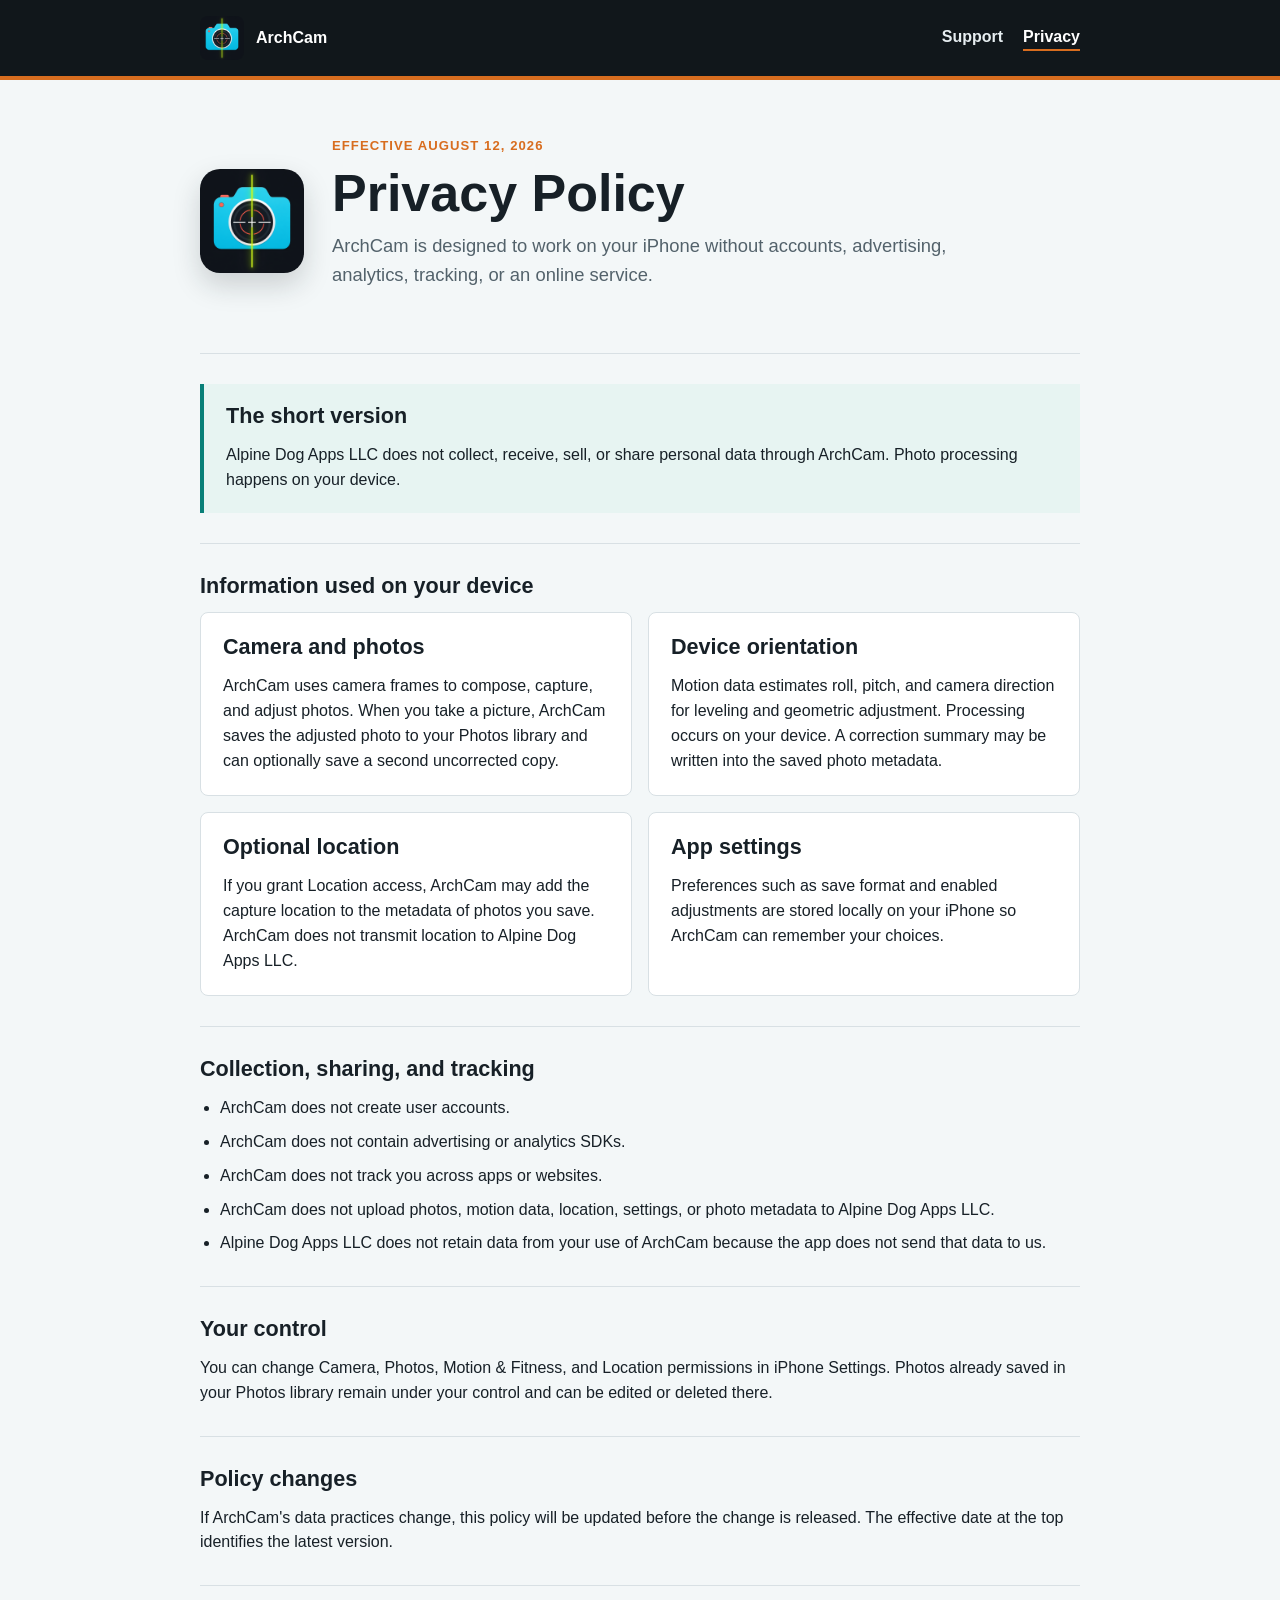
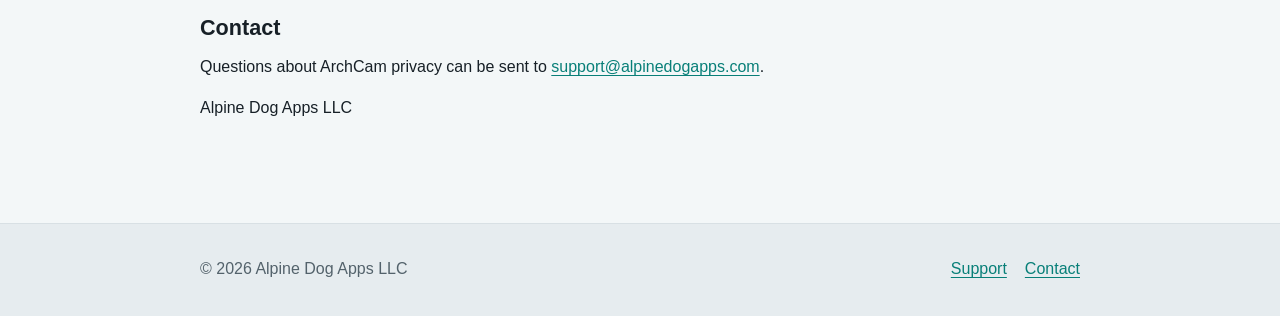
==== privacy.html @ 82d63ea2 "Publish ArchCam support and privacy pages" ====
<!doctype html>
<html lang="en">
<head>
    <meta charset="utf-8">
    <meta name="viewport" content="width=device-width, initial-scale=1">
    <meta name="description" content="Privacy policy for ArchCam: Photo Geometry by Alpine Dog Apps LLC.">
    <title>ArchCam Privacy Policy | Alpine Dog Apps</title>
    <link rel="stylesheet" href="styles.css">
</head>
<body>
    <header class="site-header">
        <div class="header-inner">
            <a class="brand" href="index.html">
                <img src="assets/app-icon.png" alt="">
                <span>ArchCam</span>
            </a>
            <nav aria-label="ArchCam">
                <a href="index.html">Support</a>
                <a href="privacy.html" aria-current="page">Privacy</a>
            </nav>
        </div>
    </header>

    <main>
        <section class="intro">
            <img src="assets/app-icon.png" alt="ArchCam app icon">
            <div>
                <p class="eyebrow">Effective August 12, 2026</p>
                <h1>Privacy Policy</h1>
                <p class="lede">ArchCam is designed to work on your iPhone without accounts, advertising, analytics, tracking, or an online service.</p>
            </div>
        </section>

        <section class="section">
            <div class="callout">
                <h2>The short version</h2>
                <p>Alpine Dog Apps LLC does not collect, receive, sell, or share personal data through ArchCam. Photo processing happens on your device.</p>
            </div>
        </section>

        <section class="section" aria-labelledby="data-used">
            <h2 id="data-used">Information used on your device</h2>
            <div class="grid">
                <article class="card">
                    <h2>Camera and photos</h2>
                    <p>ArchCam uses camera frames to compose, capture, and adjust photos. When you take a picture, ArchCam saves the adjusted photo to your Photos library and can optionally save a second uncorrected copy.</p>
                </article>
                <article class="card">
                    <h2>Device orientation</h2>
                    <p>Motion data estimates roll, pitch, and camera direction for leveling and geometric adjustment. Processing occurs on your device. A correction summary may be written into the saved photo metadata.</p>
                </article>
                <article class="card">
                    <h2>Optional location</h2>
                    <p>If you grant Location access, ArchCam may add the capture location to the metadata of photos you save. ArchCam does not transmit location to Alpine Dog Apps LLC.</p>
                </article>
                <article class="card">
                    <h2>App settings</h2>
                    <p>Preferences such as save format and enabled adjustments are stored locally on your iPhone so ArchCam can remember your choices.</p>
                </article>
            </div>
        </section>

        <section class="section" aria-labelledby="collection">
            <h2 id="collection">Collection, sharing, and tracking</h2>
            <ul>
                <li>ArchCam does not create user accounts.</li>
                <li>ArchCam does not contain advertising or analytics SDKs.</li>
                <li>ArchCam does not track you across apps or websites.</li>
                <li>ArchCam does not upload photos, motion data, location, settings, or photo metadata to Alpine Dog Apps LLC.</li>
                <li>Alpine Dog Apps LLC does not retain data from your use of ArchCam because the app does not send that data to us.</li>
            </ul>
        </section>

        <section class="section" aria-labelledby="control">
            <h2 id="control">Your control</h2>
            <p>You can change Camera, Photos, Motion &amp; Fitness, and Location permissions in iPhone Settings. Photos already saved in your Photos library remain under your control and can be edited or deleted there.</p>
        </section>

        <section class="section" aria-labelledby="changes">
            <h2 id="changes">Policy changes</h2>
            <p>If ArchCam's data practices change, this policy will be updated before the change is released. The effective date at the top identifies the latest version.</p>
        </section>

        <section class="section" aria-labelledby="contact">
            <h2 id="contact">Contact</h2>
            <p>Questions about ArchCam privacy can be sent to <a href="mailto:support@alpinedogapps.com">support@alpinedogapps.com</a>.</p>
            <p>Alpine Dog Apps LLC</p>
        </section>
    </main>

    <footer>
        <div class="footer-inner">
            <p>&copy; 2026 Alpine Dog Apps LLC</p>
            <div class="footer-links">
                <a href="index.html">Support</a>
                <a href="mailto:support@alpinedogapps.com">Contact</a>
            </div>
        </div>
    </footer>
</body>
</html>
---- styles.css ----
:root {
    color-scheme: light;
    --ink: #172027;
    --muted: #53626b;
    --line: #d8e0e4;
    --paper: #ffffff;
    --canvas: #f3f7f8;
    --teal: #087f78;
    --orange: #d86d1f;
    --dark: #11171b;
}

* {
    box-sizing: border-box;
}

html {
    background: var(--canvas);
    font-family: -apple-system, BlinkMacSystemFont, "Segoe UI", sans-serif;
    color: var(--ink);
    line-height: 1.55;
}

body {
    margin: 0;
}

a {
    color: var(--teal);
    text-underline-offset: 0.18em;
}

a:hover {
    color: var(--orange);
}

.site-header {
    background: var(--dark);
    color: #ffffff;
    border-bottom: 4px solid var(--orange);
}

.header-inner,
main,
.footer-inner {
    width: min(100% - 32px, 880px);
    margin-inline: auto;
}

.header-inner {
    min-height: 76px;
    display: flex;
    align-items: center;
    justify-content: space-between;
    gap: 24px;
}

.brand {
    display: flex;
    align-items: center;
    gap: 12px;
    color: #ffffff;
    text-decoration: none;
    font-weight: 700;
}

.brand img {
    width: 44px;
    height: 44px;
    border-radius: 8px;
}

nav {
    display: flex;
    gap: 20px;
}

nav a {
    color: #e7eef1;
    text-decoration: none;
    font-weight: 600;
}

nav a[aria-current="page"] {
    color: #ffffff;
    border-bottom: 2px solid var(--orange);
}

main {
    padding-block: 56px 72px;
}

.intro {
    display: grid;
    grid-template-columns: 104px 1fr;
    align-items: center;
    gap: 28px;
    margin-bottom: 48px;
}

.intro img {
    width: 104px;
    height: 104px;
    border-radius: 20px;
    box-shadow: 0 12px 28px rgb(23 32 39 / 18%);
}

h1,
h2 {
    line-height: 1.15;
}

h1 {
    margin: 0 0 8px;
    font-size: clamp(2rem, 5vw, 3.25rem);
}

h2 {
    margin: 0 0 14px;
    font-size: 1.35rem;
}

p {
    margin: 0 0 16px;
}

.lede {
    max-width: 640px;
    color: var(--muted);
    font-size: 1.15rem;
}

.eyebrow {
    margin-bottom: 8px;
    color: var(--orange);
    font-size: 0.82rem;
    font-weight: 800;
    letter-spacing: 0.08em;
    text-transform: uppercase;
}

.section {
    padding-block: 30px;
    border-top: 1px solid var(--line);
}

.grid {
    display: grid;
    grid-template-columns: repeat(2, minmax(0, 1fr));
    gap: 16px;
}

.card {
    padding: 22px;
    background: var(--paper);
    border: 1px solid var(--line);
    border-radius: 8px;
}

.card p:last-child,
.section p:last-child {
    margin-bottom: 0;
}

.callout {
    padding: 20px 22px;
    background: #e7f4f2;
    border-left: 4px solid var(--teal);
}

.contact-link {
    display: inline-block;
    margin-top: 6px;
    padding: 11px 16px;
    background: var(--teal);
    color: #ffffff;
    border-radius: 6px;
    font-weight: 700;
    text-decoration: none;
}

.contact-link:hover {
    background: var(--orange);
    color: #ffffff;
}

ul {
    margin: 0;
    padding-left: 1.25rem;
}

li + li {
    margin-top: 9px;
}

footer {
    background: #e6ecef;
    color: var(--muted);
    border-top: 1px solid var(--line);
}

.footer-inner {
    min-height: 92px;
    display: flex;
    align-items: center;
    justify-content: space-between;
    gap: 24px;
}

.footer-inner p {
    margin: 0;
}

.footer-links {
    display: flex;
    gap: 18px;
}

@media (max-width: 640px) {
    .header-inner,
    .footer-inner {
        align-items: flex-start;
        flex-direction: column;
        padding-block: 18px;
    }

    nav {
        width: 100%;
        justify-content: space-between;
    }

    main {
        padding-top: 36px;
    }

    .intro {
        grid-template-columns: 72px 1fr;
        gap: 18px;
    }

    .intro img {
        width: 72px;
        height: 72px;
        border-radius: 14px;
    }

    .grid {
        grid-template-columns: 1fr;
    }

    .footer-links {
        flex-wrap: wrap;
    }
}
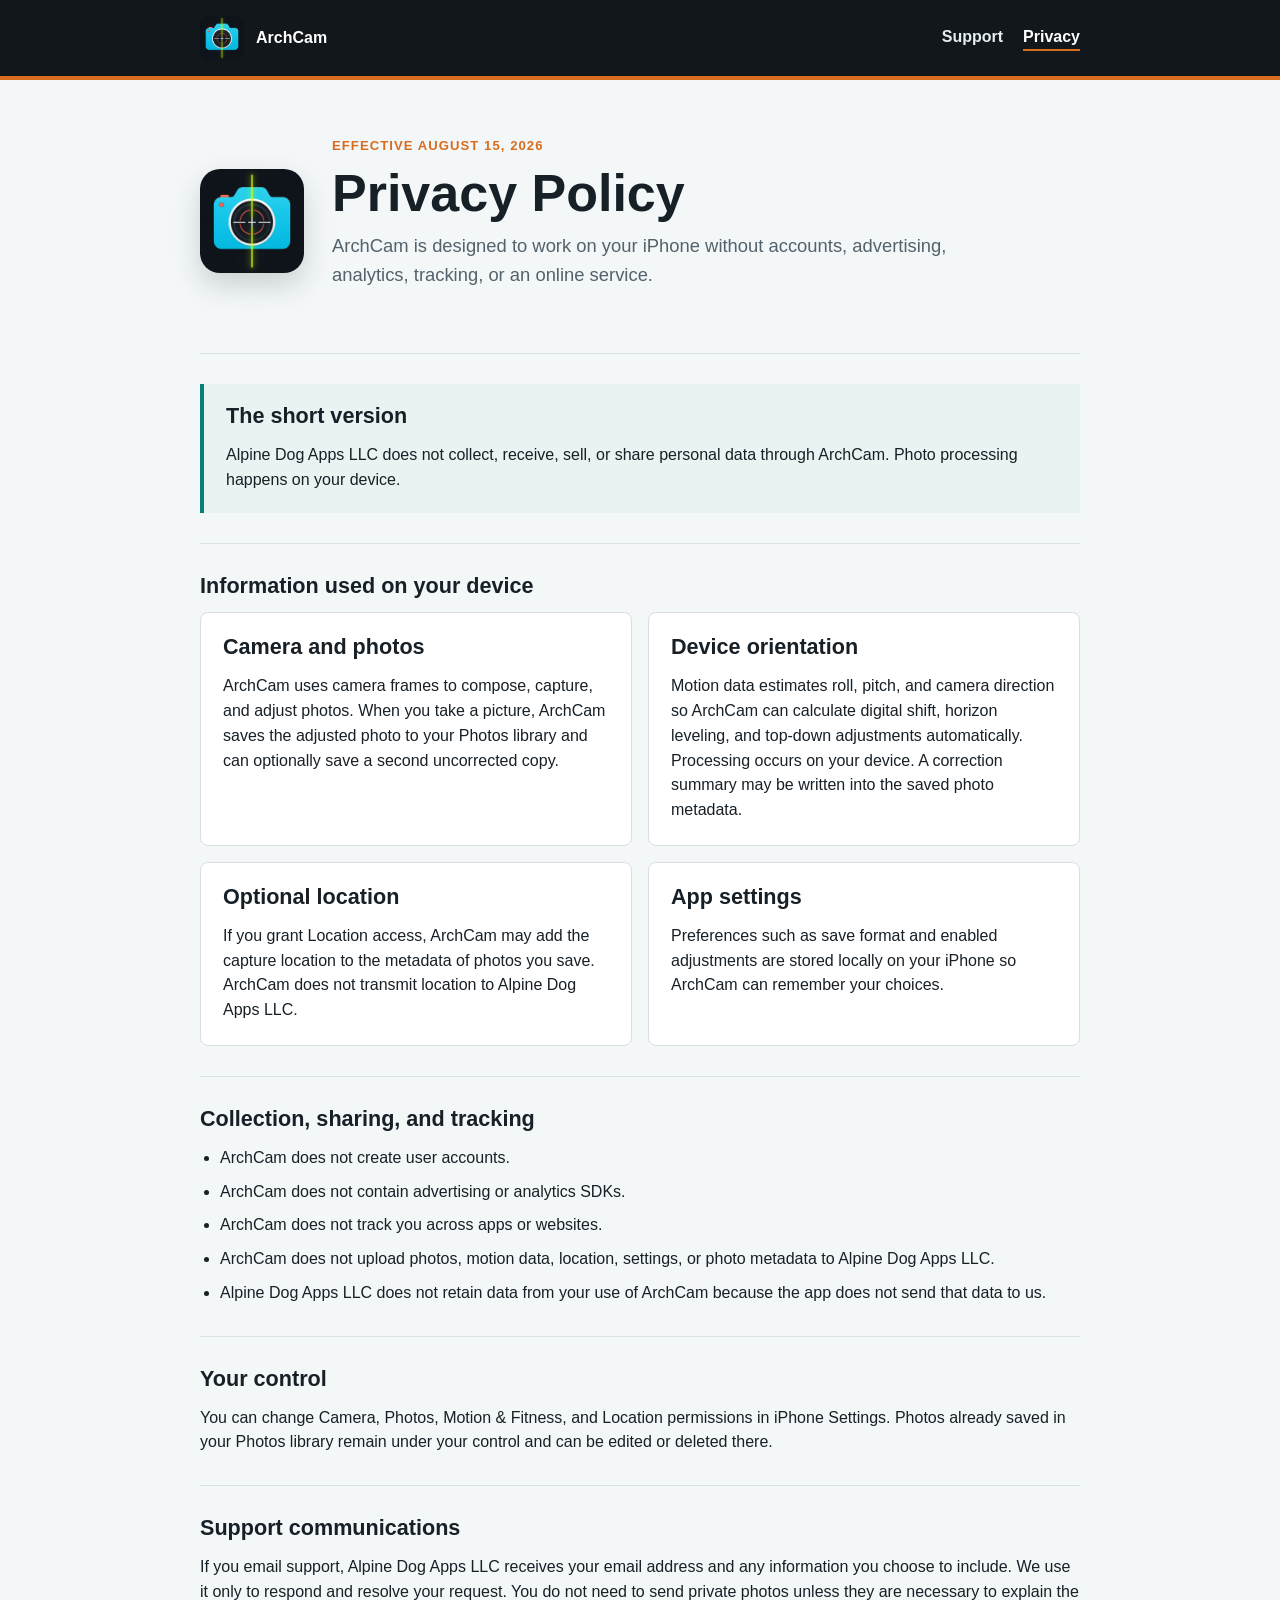
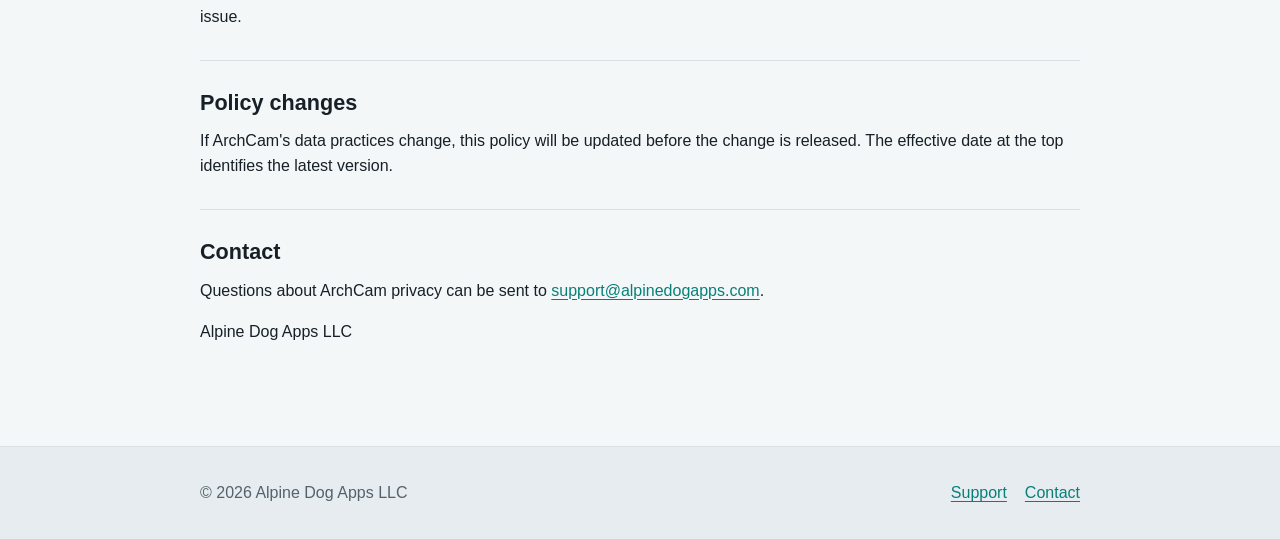
==== commit 5a5ed4a9: "Refresh ArchCam support content" ====
--- a/privacy.html
+++ b/privacy.html
@@ -25,7 +25,7 @@
         <section class="intro">
             <img src="assets/app-icon.png" alt="ArchCam app icon">
             <div>
-                <p class="eyebrow">Effective August 12, 2026</p>
+                <p class="eyebrow">Effective August 15, 2026</p>
                 <h1>Privacy Policy</h1>
                 <p class="lede">ArchCam is designed to work on your iPhone without accounts, advertising, analytics, tracking, or an online service.</p>
             </div>
@@ -47,7 +47,7 @@
                 </article>
                 <article class="card">
                     <h2>Device orientation</h2>
-                    <p>Motion data estimates roll, pitch, and camera direction for leveling and geometric adjustment. Processing occurs on your device. A correction summary may be written into the saved photo metadata.</p>
+                    <p>Motion data estimates roll, pitch, and camera direction so ArchCam can calculate digital shift, horizon leveling, and top-down adjustments automatically. Processing occurs on your device. A correction summary may be written into the saved photo metadata.</p>
                 </article>
                 <article class="card">
                     <h2>Optional location</h2>
@@ -76,6 +76,11 @@
             <p>You can change Camera, Photos, Motion &amp; Fitness, and Location permissions in iPhone Settings. Photos already saved in your Photos library remain under your control and can be edited or deleted there.</p>
         </section>
 
+        <section class="section" aria-labelledby="support-communications">
+            <h2 id="support-communications">Support communications</h2>
+            <p>If you email support, Alpine Dog Apps LLC receives your email address and any information you choose to include. We use it only to respond and resolve your request. You do not need to send private photos unless they are necessary to explain the issue.</p>
+        </section>
+
         <section class="section" aria-labelledby="changes">
             <h2 id="changes">Policy changes</h2>
             <p>If ArchCam's data practices change, this policy will be updated before the change is released. The effective date at the top identifies the latest version.</p>
--- a/styles.css
+++ b/styles.css
@@ -106,7 +106,8 @@
 }
 
 h1,
-h2 {
+h2,
+h3 {
     line-height: 1.15;
 }
 
@@ -118,6 +119,11 @@
 h2 {
     margin: 0 0 14px;
     font-size: 1.35rem;
+}
+
+h3 {
+    margin: 0 0 8px;
+    font-size: 1.08rem;
 }
 
 p {
@@ -144,6 +150,55 @@
     border-top: 1px solid var(--line);
 }
 
+.section-intro {
+    max-width: 680px;
+    color: var(--muted);
+}
+
+.subject-guide,
+.mode-list {
+    margin: 22px 0 0;
+}
+
+.subject-guide > div,
+.mode-list > div {
+    display: grid;
+    grid-template-columns: minmax(170px, 0.8fr) minmax(0, 2fr);
+    gap: 24px;
+    padding-block: 18px;
+    border-top: 1px solid var(--line);
+}
+
+.subject-guide > div:last-child,
+.mode-list > div:last-child {
+    border-bottom: 1px solid var(--line);
+}
+
+.subject-guide dt,
+.mode-list dt {
+    font-weight: 750;
+}
+
+.subject-guide dd,
+.mode-list dd {
+    margin: 0;
+    color: var(--muted);
+}
+
+.feature-list article {
+    padding-block: 18px;
+    border-top: 1px solid var(--line);
+}
+
+.feature-list article:last-child {
+    border-bottom: 1px solid var(--line);
+}
+
+.feature-list p {
+    max-width: 760px;
+    color: var(--muted);
+}
+
 .grid {
     display: grid;
     grid-template-columns: repeat(2, minmax(0, 1fr));
@@ -248,6 +303,12 @@
         grid-template-columns: 1fr;
     }
 
+    .subject-guide > div,
+    .mode-list > div {
+        grid-template-columns: 1fr;
+        gap: 6px;
+    }
+
     .footer-links {
         flex-wrap: wrap;
     }
